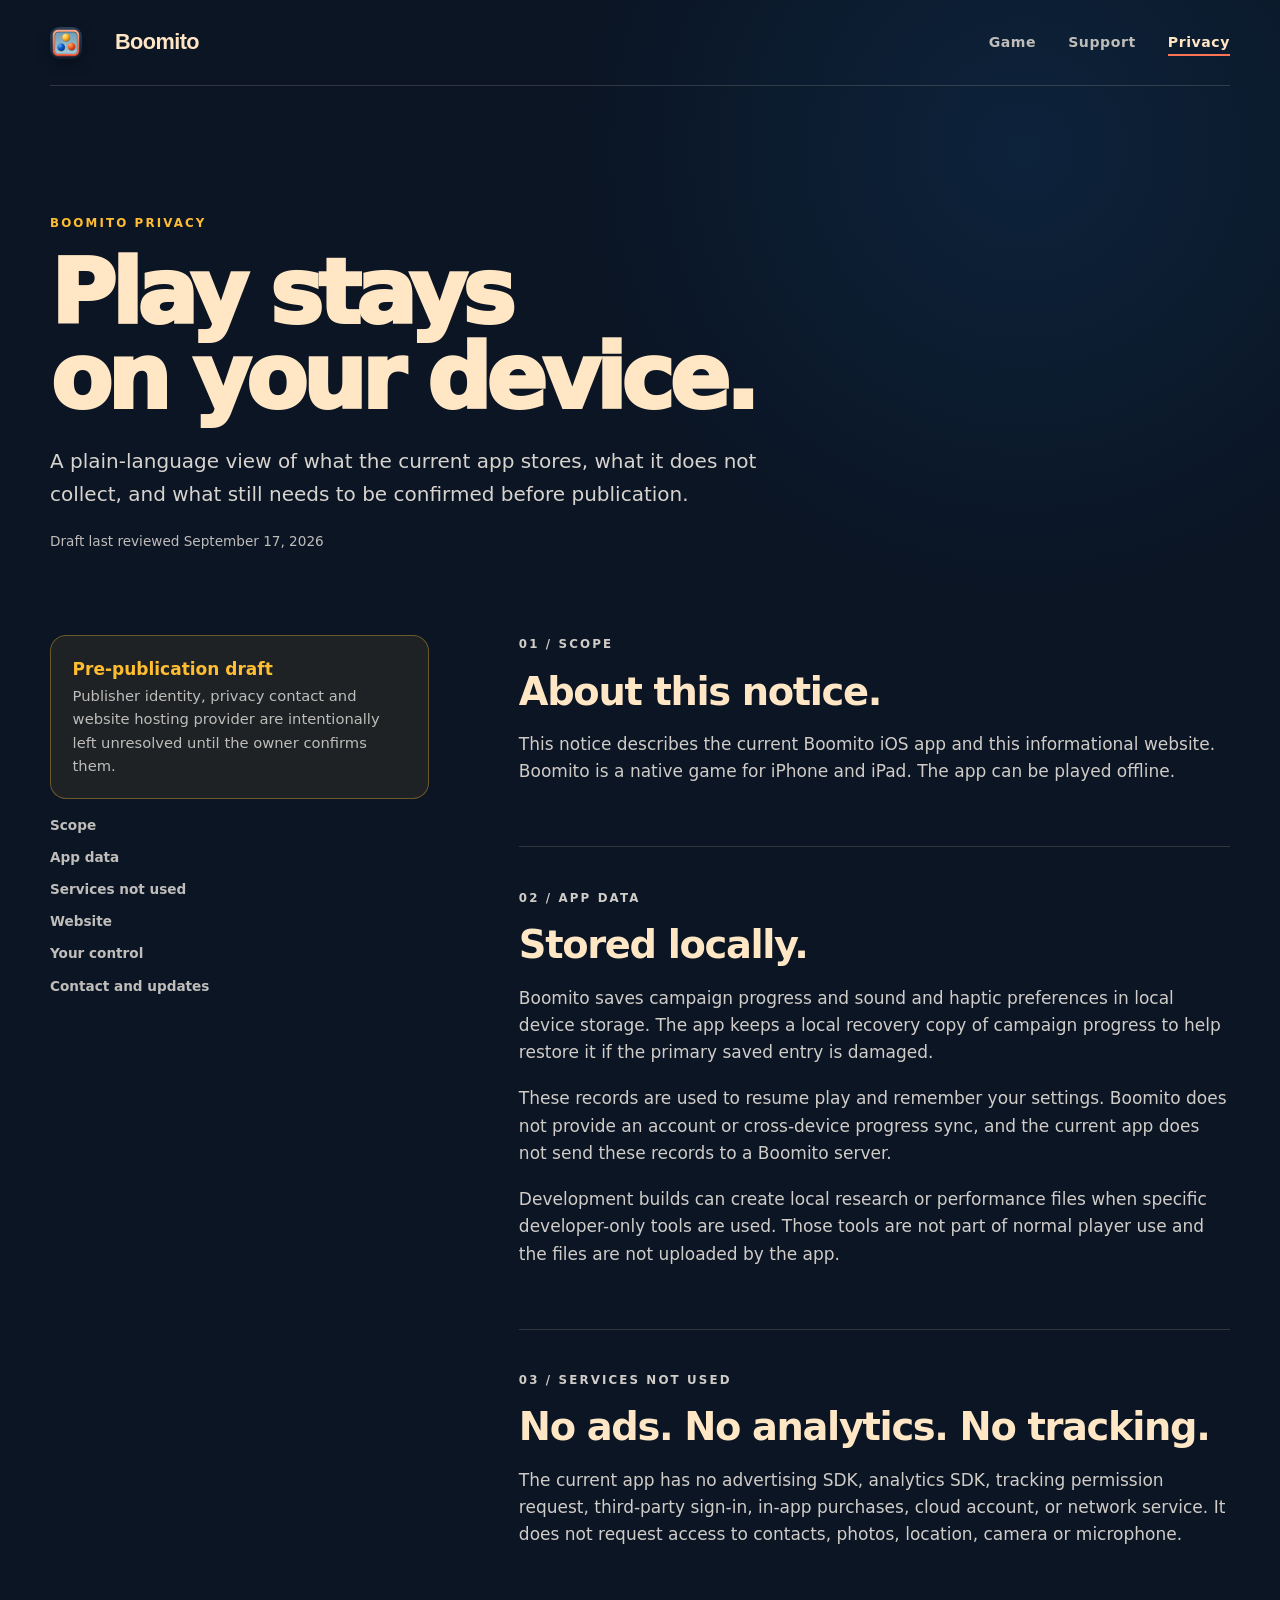
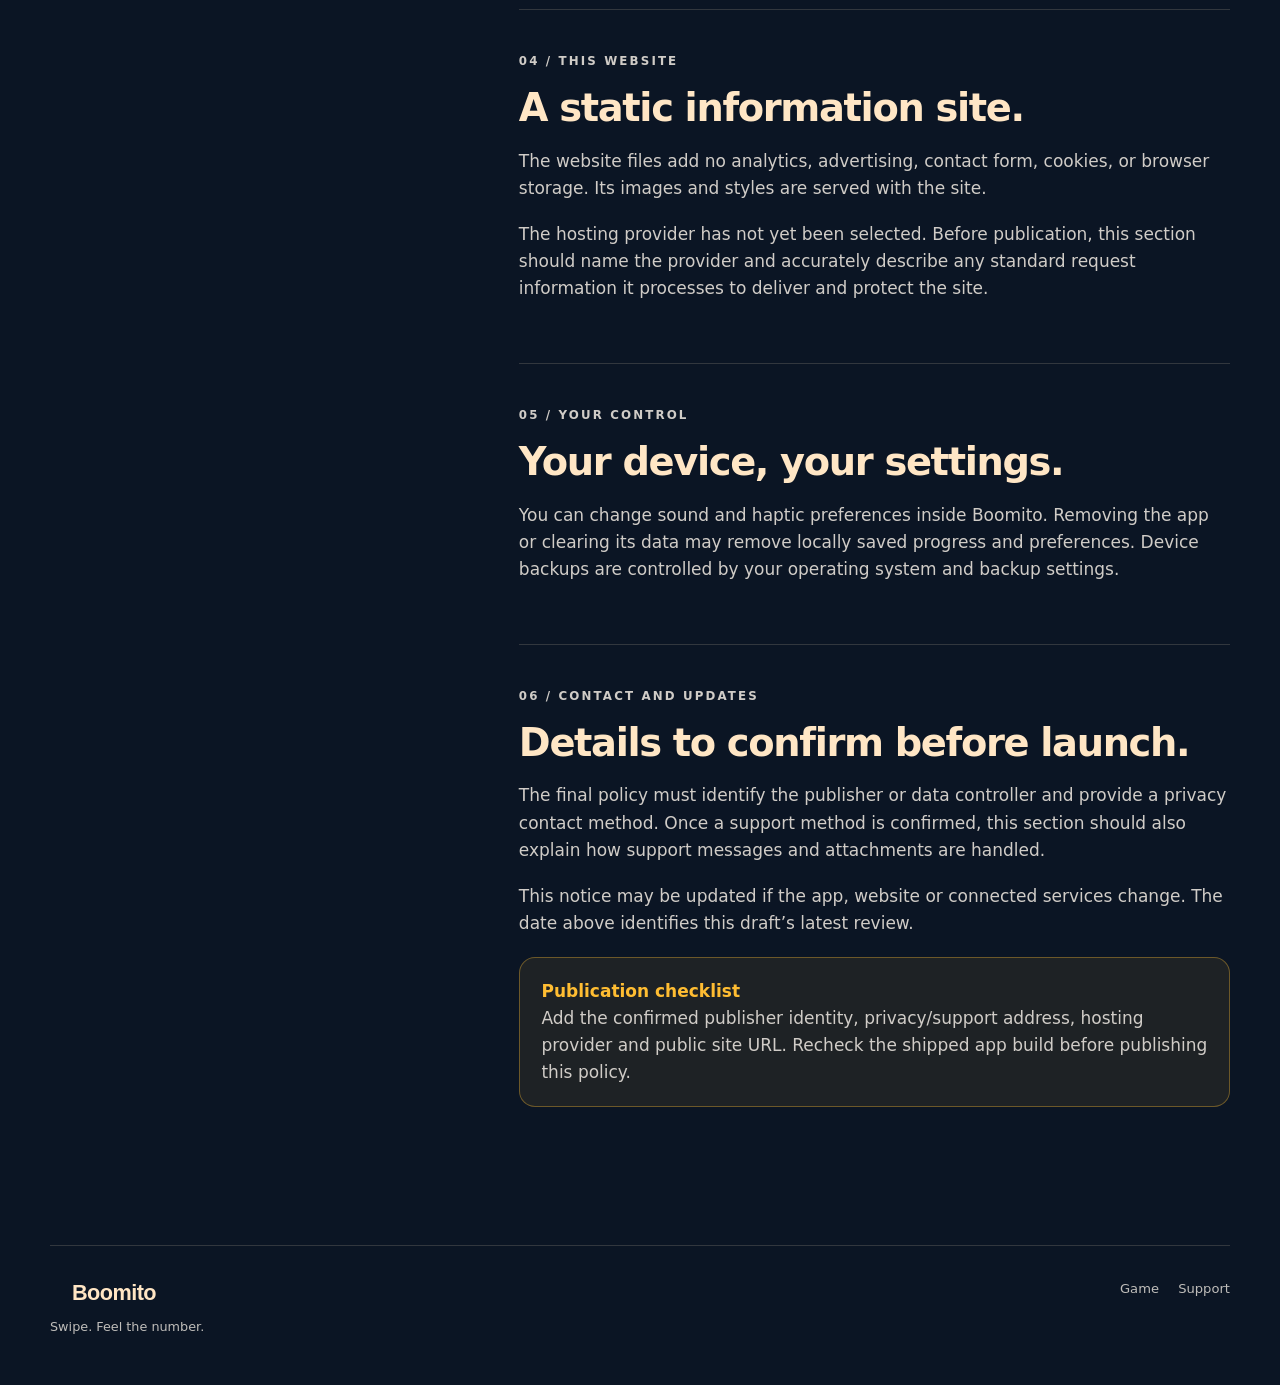
==== privacy.html @ 4d390a31 "first commit" ====
<!doctype html>
<html lang="en">
<head>
  <meta charset="utf-8">
  <meta name="viewport" content="width=device-width, initial-scale=1">
  <meta name="description" content="Boomito privacy information: local progress and preferences, no accounts, analytics, ads or network services in the current app.">
  <meta name="theme-color" content="#0b1524">
  <title>Privacy — Boomito</title>
  <link rel="icon" href="assets/favicon.svg" type="image/svg+xml">
  <link rel="apple-touch-icon" href="assets/boomito-icon.png">
  <link rel="stylesheet" href="assets/site.css">
</head>
<body>
  <a class="skip-link" href="#main">Skip to content</a>
  <header class="site-header">
    <a class="brand" href="index.html" aria-label="Boomito home"><img class="brand-icon" src="assets/boomito-icon.png" alt="" width="1024" height="1024"><img class="brand-logo" src="assets/boomito-wordmark.svg" alt="Boomito" width="920" height="220"></a>
    <nav class="site-nav" aria-label="Main navigation"><a href="index.html">Game</a><a href="support.html">Support</a><a href="privacy.html" aria-current="page">Privacy</a></nav>
  </header>

  <main id="main">
    <section class="page-hero"><p class="eyebrow">Boomito privacy</p><h1>Play stays<br>on your device.</h1><p class="lede">A plain-language view of what the current app stores, what it does not collect, and what still needs to be confirmed before publication.</p><p class="meta">Draft last reviewed September 17, 2026</p></section>
    <div class="content-grid">
      <aside class="side-note"><div class="notice"><strong>Pre-publication draft</strong><p>Publisher identity, privacy contact and website hosting provider are intentionally left unresolved until the owner confirms them.</p></div><nav class="side-nav" aria-label="Privacy contents"><a href="#scope">Scope</a><a href="#app-data">App data</a><a href="#not-used">Services not used</a><a href="#website">Website</a><a href="#control">Your control</a><a href="#contact">Contact and updates</a></nav></aside>
      <div class="stack">
        <section id="scope"><p class="eyebrow">01 / Scope</p><h2>About this notice.</h2><p>This notice describes the current Boomito iOS app and this informational website. Boomito is a native game for iPhone and iPad. The app can be played offline.</p></section>
        <section id="app-data"><p class="eyebrow">02 / App data</p><h2>Stored locally.</h2><p>Boomito saves campaign progress and sound and haptic preferences in local device storage. The app keeps a local recovery copy of campaign progress to help restore it if the primary saved entry is damaged.</p><p>These records are used to resume play and remember your settings. Boomito does not provide an account or cross-device progress sync, and the current app does not send these records to a Boomito server.</p><p>Development builds can create local research or performance files when specific developer-only tools are used. Those tools are not part of normal player use and the files are not uploaded by the app.</p></section>
        <section id="not-used"><p class="eyebrow">03 / Services not used</p><h2>No ads. No analytics. No tracking.</h2><p>The current app has no advertising SDK, analytics SDK, tracking permission request, third-party sign-in, in-app purchases, cloud account, or network service. It does not request access to contacts, photos, location, camera or microphone.</p></section>
        <section id="website"><p class="eyebrow">04 / This website</p><h2>A static information site.</h2><p>The website files add no analytics, advertising, contact form, cookies, or browser storage. Its images and styles are served with the site.</p><p>The hosting provider has not yet been selected. Before publication, this section should name the provider and accurately describe any standard request information it processes to deliver and protect the site.</p></section>
        <section id="control"><p class="eyebrow">05 / Your control</p><h2>Your device, your settings.</h2><p>You can change sound and haptic preferences inside Boomito. Removing the app or clearing its data may remove locally saved progress and preferences. Device backups are controlled by your operating system and backup settings.</p></section>
        <section id="contact"><p class="eyebrow">06 / Contact and updates</p><h2>Details to confirm before launch.</h2><p>The final policy must identify the publisher or data controller and provide a privacy contact method. Once a support method is confirmed, this section should also explain how support messages and attachments are handled.</p><p>This notice may be updated if the app, website or connected services change. The date above identifies this draft’s latest review.</p><div class="notice"><strong>Publication checklist</strong><p>Add the confirmed publisher identity, privacy/support address, hosting provider and public site URL. Recheck the shipped app build before publishing this policy.</p></div></section>
      </div>
    </div>
  </main>
  <footer class="site-footer"><div><a class="brand" href="index.html"><img class="brand-logo" src="assets/boomito-wordmark.svg" alt="Boomito" width="920" height="220"></a><div class="footer-copy">Swipe. Feel the number.</div></div><nav class="footer-links" aria-label="Footer navigation"><a href="index.html">Game</a><a href="support.html">Support</a></nav></footer>
</body>
</html>
---- assets/site.css ----
:root {
  color-scheme: dark;
  --navy: #132033;
  --navy-deep: #0b1524;
  --navy-soft: #1c2d44;
  --coral: #ff7356;
  --coral-deep: #d94a31;
  --blue: #89b7d1;
  --blue-deep: #0d57bd;
  --cream: #ffe6c5;
  --gold: #ffbd32;
  --white: #fff8ee;
  --muted: #bfbdba;
  --line: rgba(255, 230, 197, 0.16);
  --shadow: 0 28px 70px rgba(2, 8, 18, 0.42);
}

* { box-sizing: border-box; }
html { scroll-behavior: smooth; scroll-padding-top: 6rem; }
body {
  margin: 0;
  min-width: 320px;
  background:
    radial-gradient(circle at 80% 5%, rgba(19, 84, 142, 0.22), transparent 28rem),
    var(--navy-deep);
  color: var(--white);
  font-family: ui-rounded, "SF Pro Rounded", "Arial Rounded MT Bold", system-ui, -apple-system, sans-serif;
  font-size: 17px;
  line-height: 1.6;
  text-rendering: optimizeLegibility;
}

img { display: block; max-width: 100%; }
a { color: inherit; text-underline-offset: 0.3em; }
a:hover { color: var(--gold); }
a:focus-visible, summary:focus-visible {
  outline: 3px solid var(--gold);
  outline-offset: 5px;
  border-radius: 8px;
}

.skip-link {
  position: fixed;
  z-index: 100;
  left: 1rem;
  top: -5rem;
  padding: 0.75rem 1rem;
  border-radius: 0.75rem;
  background: var(--cream);
  color: var(--navy);
  font-weight: 800;
}
.skip-link:focus { top: 1rem; }

.site-header, .site-footer, main { width: min(1180px, calc(100% - 3rem)); margin-inline: auto; }
.site-header {
  min-height: 86px;
  display: flex;
  align-items: center;
  justify-content: space-between;
  gap: 2rem;
  border-bottom: 1px solid var(--line);
}
.brand {
  display: inline-flex;
  align-items: center;
  gap: 0.7rem;
  color: var(--cream);
  font-size: 1.25rem;
  font-weight: 950;
  letter-spacing: 0.08em;
  line-height: 1;
  text-decoration: none;
}
.brand-logo { width: 8rem; height: auto; }
.brand-icon { width: 2rem; height: 2rem; border-radius: 0.6rem; box-shadow: 0 5px 14px rgba(0,0,0,.28); }
.brand-mark { display: inline-flex; gap: 0.22rem; }
.brand-mark i { width: 0.46rem; height: 0.46rem; border-radius: 50%; background: var(--blue-deep); box-shadow: inset 0 1px 1px rgba(255,255,255,.35); }
.brand-mark i:nth-child(2) { background: var(--coral); }
.brand-mark i:nth-child(3) { background: var(--gold); }
.site-nav { display: flex; align-items: center; gap: clamp(1rem, 3vw, 2rem); }
.site-nav a {
  color: var(--muted);
  font-size: 0.88rem;
  font-weight: 750;
  letter-spacing: 0.04em;
  text-decoration: none;
}
.site-nav a:hover, .site-nav a[aria-current="page"] { color: var(--cream); }
.site-nav a[aria-current="page"] { box-shadow: 0 2px 0 var(--coral); }

.eyebrow {
  margin: 0 0 1.15rem;
  color: var(--gold);
  font-size: 0.74rem;
  font-weight: 900;
  letter-spacing: 0.18em;
  text-transform: uppercase;
}
h1, h2, h3, p { margin-top: 0; }
h1, h2, h3 { color: var(--cream); text-wrap: balance; }
h1 { margin-bottom: 1.6rem; font-size: clamp(3.3rem, 7.7vw, 6.8rem); line-height: 0.94; letter-spacing: -0.055em; font-weight: 950; }
h2 { margin-bottom: 1.25rem; font-size: clamp(2rem, 4vw, 3.4rem); line-height: 1; letter-spacing: -0.035em; }
h3 { margin-bottom: 0.65rem; font-size: 1.2rem; line-height: 1.2; }
p { margin-bottom: 1.2rem; }
.lede { max-width: 37rem; color: #d7d3ce; font-size: clamp(1.06rem, 2vw, 1.25rem); line-height: 1.65; }
.button-row { display: flex; flex-wrap: wrap; gap: 0.85rem; margin-top: 2rem; }
.button {
  display: inline-flex;
  min-height: 50px;
  align-items: center;
  justify-content: center;
  gap: 1.2rem;
  padding: 0.8rem 1.25rem;
  border: 1px solid transparent;
  border-radius: 1rem;
  background: var(--coral);
  color: var(--navy-deep);
  font-weight: 900;
  text-decoration: none;
  box-shadow: inset 0 2px 0 rgba(255,255,255,.3), inset 0 -3px 0 rgba(118,28,19,.3), 0 10px 24px rgba(0,0,0,.22);
}
.button:hover { background: #ff896f; color: var(--navy-deep); transform: translateY(-1px); }
.button.secondary { border-color: var(--line); background: transparent; color: var(--cream); box-shadow: none; }
.button.secondary:hover { border-color: var(--cream); }

.hero {
  display: grid;
  grid-template-columns: minmax(0, 1.05fr) minmax(340px, 0.82fr);
  align-items: center;
  gap: clamp(2rem, 7vw, 7rem);
  min-height: 690px;
  padding: 4.8rem 0 5.6rem;
}
.hero-copy { position: relative; z-index: 1; }
.hero-visual { position: relative; min-height: 580px; display: grid; place-items: center; }
.hero-visual::before {
  content: "";
  position: absolute;
  width: 105%;
  aspect-ratio: 1;
  border-radius: 50%;
  background: radial-gradient(circle, rgba(136, 183, 210, 0.24), rgba(136, 183, 210, 0) 68%);
}
.device {
  position: relative;
  z-index: 1;
  width: min(345px, 82vw);
  padding: 11px;
  border: 1px solid rgba(255, 230, 197, .2);
  border-radius: 3.2rem;
  background: #07101d;
  box-shadow: var(--shadow), 0 0 0 8px rgba(255,255,255,.025);
  transform: rotate(2.5deg);
}
.device::after { content: ""; position: absolute; width: 35%; height: 22px; top: 15px; left: 32.5%; border-radius: 20px; background: #07101d; }
.device-window { aspect-ratio: 0.58; overflow: hidden; border-radius: 2.55rem; background: var(--navy); }
.device-window img { width: 100%; height: 100%; object-fit: cover; object-position: center top; }
.floating-label {
  position: absolute;
  z-index: 2;
  left: -1.25rem;
  bottom: 5.5rem;
  padding: 0.85rem 1rem;
  border: 1px solid rgba(255,255,255,.45);
  border-radius: 1.15rem;
  background: linear-gradient(145deg, var(--cream), #dcae86);
  color: var(--navy-deep);
  font-size: 0.78rem;
  font-weight: 950;
  letter-spacing: 0.08em;
  box-shadow: 0 12px 30px rgba(0,0,0,.28);
  transform: rotate(-5deg);
}
.floating-label strong { display: block; font-size: 1.8rem; letter-spacing: -0.04em; line-height: 1; }

.section { padding: clamp(4rem, 8vw, 7rem) 0; border-top: 1px solid var(--line); }
.section-heading { max-width: 45rem; margin-bottom: 3.5rem; }
.section-heading p:last-child { color: var(--muted); }
.steps { display: grid; grid-template-columns: repeat(3, 1fr); gap: 1rem; }
.step-card {
  min-height: 275px;
  padding: 1.6rem;
  border: 1px solid var(--line);
  border-radius: 1.6rem;
  background: linear-gradient(155deg, rgba(31, 49, 73, .92), rgba(17, 31, 49, .92));
}
.step-card:nth-child(2) { transform: translateY(1.5rem); }
.step-number { display: inline-grid; place-items: center; width: 3rem; height: 3rem; margin-bottom: 4rem; border-radius: 1rem; background: var(--cream); color: var(--navy-deep); font-weight: 950; box-shadow: inset 0 -3px 0 #cc9d78; }
.step-card:nth-child(2) .step-number { background: var(--coral); }
.step-card:nth-child(3) .step-number { background: var(--gold); }
.step-card p { margin-bottom: 0; color: var(--muted); font-size: 0.96rem; }

.showcase { display: grid; grid-template-columns: 1.1fr 0.9fr; gap: 1rem; }
.capture { position: relative; min-height: 500px; overflow: hidden; border-radius: 2rem; background: var(--navy-soft); box-shadow: var(--shadow); }
.capture img { width: 100%; height: 100%; position: absolute; inset: 0; object-fit: cover; object-position: center 58%; }
.capture.circle img { object-position: center 58%; }
.capture-copy { position: absolute; z-index: 1; inset: auto 1.25rem 1.25rem; padding: 1.1rem 1.2rem; border-radius: 1rem; background: rgba(7, 16, 29, .82); backdrop-filter: blur(14px); }
.capture-copy p { margin: 0; color: #d7d3ce; font-size: 0.9rem; }
.capture-copy h3 { margin-bottom: 0.25rem; }

.fact-grid { display: grid; grid-template-columns: 1fr 1fr; gap: 1rem; }
.fact { padding: 1.4rem 1.5rem; border-radius: 1.4rem; background: var(--cream); color: var(--navy-deep); }
.fact strong { display: block; margin-bottom: 0.35rem; font-size: clamp(1.9rem, 4vw, 3rem); line-height: 1; letter-spacing: -0.04em; }
.fact span { font-size: 0.92rem; font-weight: 700; }
.fact:nth-child(2) { background: var(--blue); }
.fact:nth-child(3) { background: var(--coral); }
.fact:nth-child(4) { background: var(--gold); }

.page-hero { max-width: 820px; padding: clamp(4.5rem, 10vw, 8rem) 0 4rem; }
.page-hero h1 { font-size: clamp(3.3rem, 7vw, 6rem); }
.page-hero .lede { max-width: 47rem; }
.content-grid { display: grid; grid-template-columns: 0.72fr 1.35fr; gap: clamp(2.5rem, 7vw, 6rem); padding-bottom: 6rem; }
.side-note { align-self: start; position: sticky; top: 2rem; }
.side-note p { color: var(--muted); font-size: 0.92rem; }
.side-nav { display: flex; flex-direction: column; gap: 0.65rem; padding-top: 1rem; }
.side-nav a { color: var(--muted); font-size: 0.85rem; font-weight: 750; text-decoration: none; }
.side-nav a:hover { color: var(--cream); }
.stack > section, .faq-list details { border-top: 1px solid var(--line); }
.stack > section { padding: 2.6rem 0; scroll-margin-top: 4rem; }
.stack > section:first-child { padding-top: 0; border-top: 0; }
.stack h2 { font-size: clamp(1.75rem, 3vw, 2.5rem); }
.stack p, .stack li { color: #d0ccc7; }
.stack ul, .stack ol { padding-left: 1.25rem; }
.stack li + li { margin-top: 0.6rem; }
.faq-list details { padding: 1.4rem 0; }
.faq-list summary { cursor: pointer; list-style: none; display: flex; justify-content: space-between; gap: 1.5rem; color: var(--cream); font-weight: 850; }
.faq-list summary::-webkit-details-marker { display: none; }
.faq-list summary::after { content: "+"; color: var(--gold); font-size: 1.35rem; line-height: 1; }
.faq-list details[open] summary::after { content: "–"; }
.faq-list details p { max-width: 42rem; margin: 0.9rem 2rem 0 0; color: var(--muted); }
.notice {
  padding: 1.25rem 1.35rem;
  border: 1px solid rgba(255, 189, 50, .35);
  border-radius: 1rem;
  background: rgba(255, 189, 50, .08);
}
.notice strong { color: var(--gold); }
.notice p:last-child { margin-bottom: 0; }
.meta { color: var(--muted); font-size: 0.85rem; }

.site-footer { display: flex; justify-content: space-between; gap: 2rem; padding: 2rem 0 3rem; border-top: 1px solid var(--line); }
.footer-copy { color: var(--muted); font-size: 0.8rem; }
.footer-links { display: flex; flex-wrap: wrap; gap: 1.2rem; align-items: start; }
.footer-links a { color: var(--muted); font-size: 0.82rem; text-decoration: none; }

@media (max-width: 860px) {
  .hero { grid-template-columns: 1fr; min-height: 0; padding-top: 4rem; }
  .hero-copy { max-width: 700px; }
  .hero-visual { min-height: 540px; }
  .steps { grid-template-columns: 1fr 1fr; }
  .step-card:nth-child(2) { transform: none; }
  .step-card:nth-child(3) { grid-column: 1 / -1; min-height: 220px; }
  .step-card:nth-child(3) .step-number { margin-bottom: 2.5rem; }
  .showcase { grid-template-columns: 1fr 1fr; }
  .capture { min-height: 430px; }
  .content-grid { grid-template-columns: 1fr; }
  .side-note { position: static; }
  .side-nav { display: grid; grid-template-columns: 1fr 1fr; }
}

@media (max-width: 600px) {
  body { font-size: 16px; }
  .site-header, .site-footer, main { width: min(100% - 2rem, 1180px); }
  .site-header { align-items: flex-start; min-height: 0; padding: 1.25rem 0; }
  .brand { padding-top: 0.2rem; font-size: 1.05rem; }
  .brand-logo { width: 6.8rem; }
  .brand-icon { width: 1.75rem; height: 1.75rem; }
  .site-nav { justify-content: flex-end; gap: 0.8rem 1rem; flex-wrap: wrap; }
  .site-nav a { font-size: 0.76rem; }
  h1 { font-size: clamp(3.2rem, 18vw, 5rem); }
  .hero { gap: 2rem; padding: 3.7rem 0 4.5rem; }
  .hero-visual { min-height: 500px; }
  .floating-label { left: 0; }
  .steps, .showcase, .fact-grid { grid-template-columns: 1fr; }
  .step-card, .step-card:nth-child(3) { grid-column: auto; min-height: 225px; }
  .step-number, .step-card:nth-child(3) .step-number { margin-bottom: 2.5rem; }
  .showcase .capture { min-height: 470px; }
  .page-hero { padding-top: 4rem; }
  .side-nav { grid-template-columns: 1fr; }
  .site-footer { flex-direction: column; }
}

@media (prefers-reduced-motion: reduce) {
  html { scroll-behavior: auto; }
  *, *::before, *::after { transition-duration: 0.01ms !important; animation-duration: 0.01ms !important; }
}

@media print {
  :root { color-scheme: light; }
  body { background: #fff; color: #111; }
  .site-header, .site-footer, .side-nav, .skip-link { display: none; }
  main { width: 100%; }
  h1, h2, h3, .eyebrow, .stack p, .stack li, .meta { color: #111; }
  .content-grid { display: block; }
  .side-note { margin-bottom: 2rem; }
  .stack > section { break-inside: avoid; border-color: #bbb; }
  .notice { background: #f5f5f5; border-color: #bbb; }
}
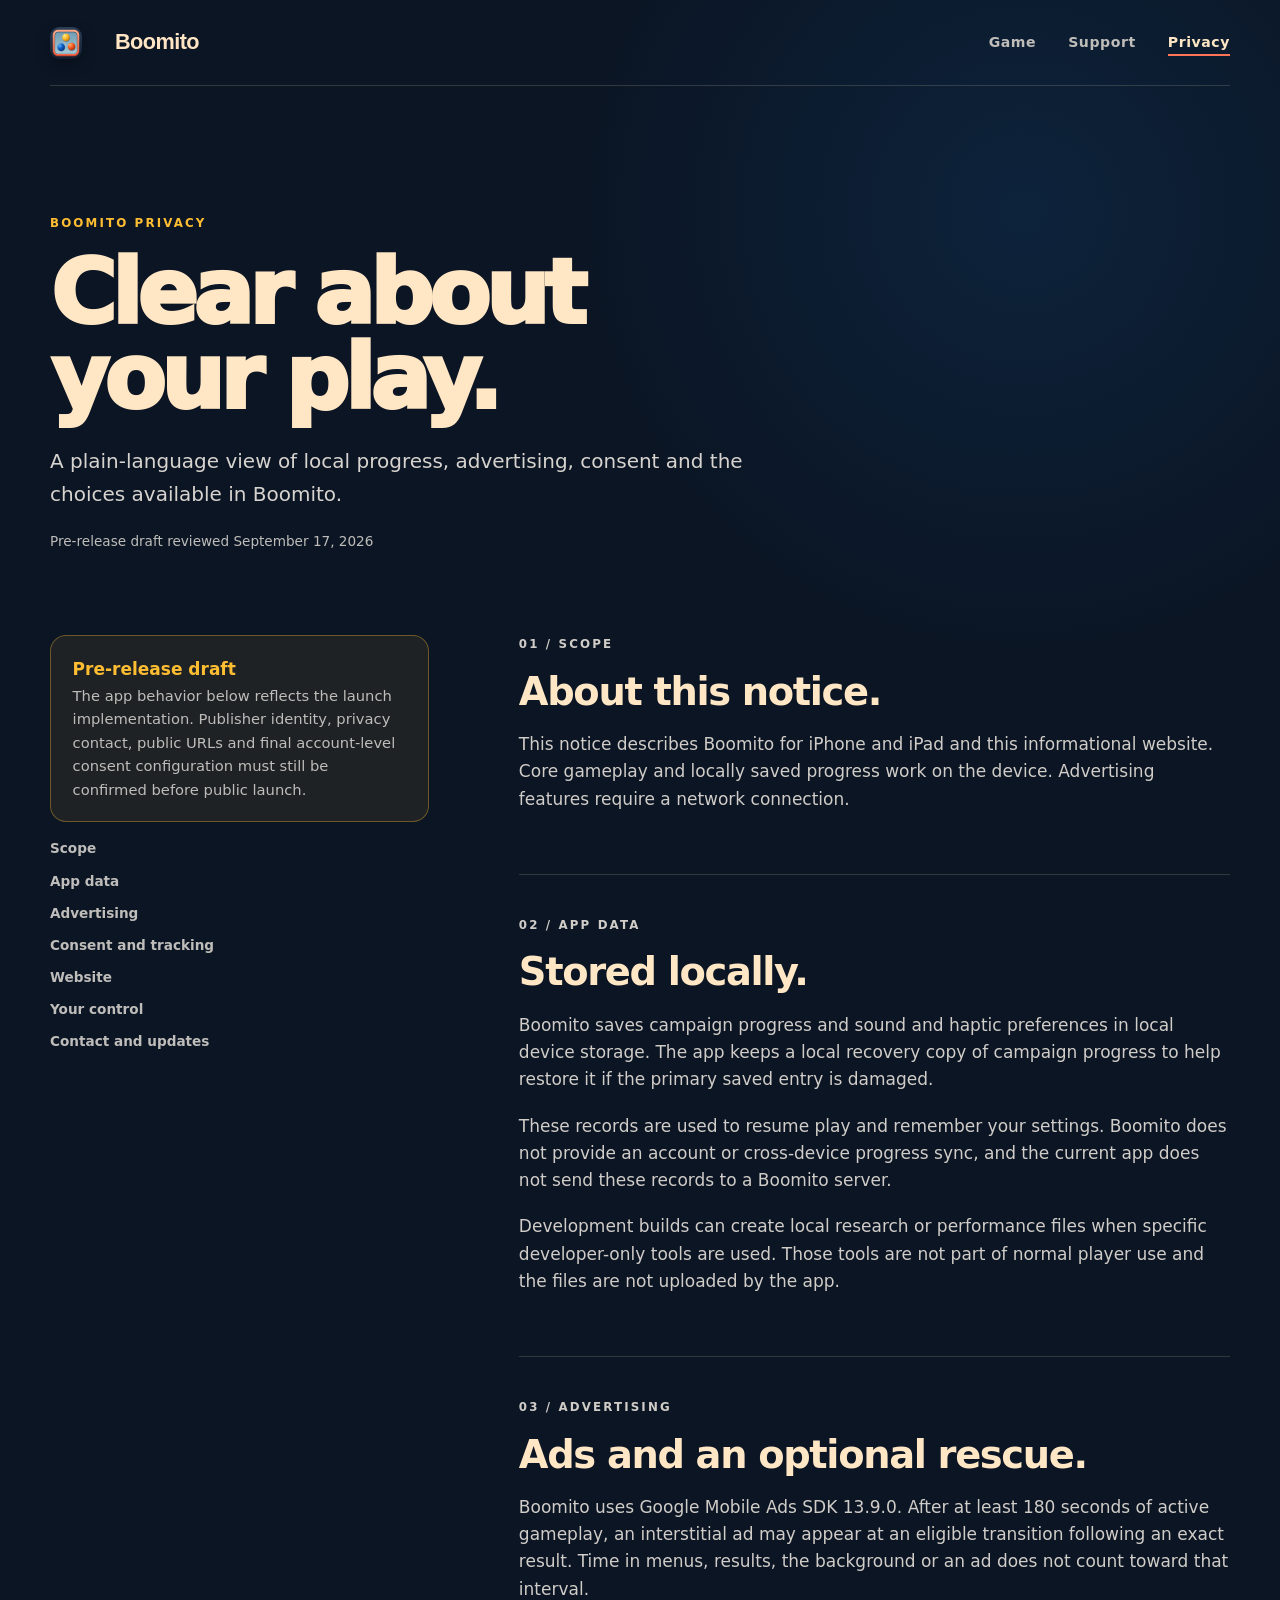
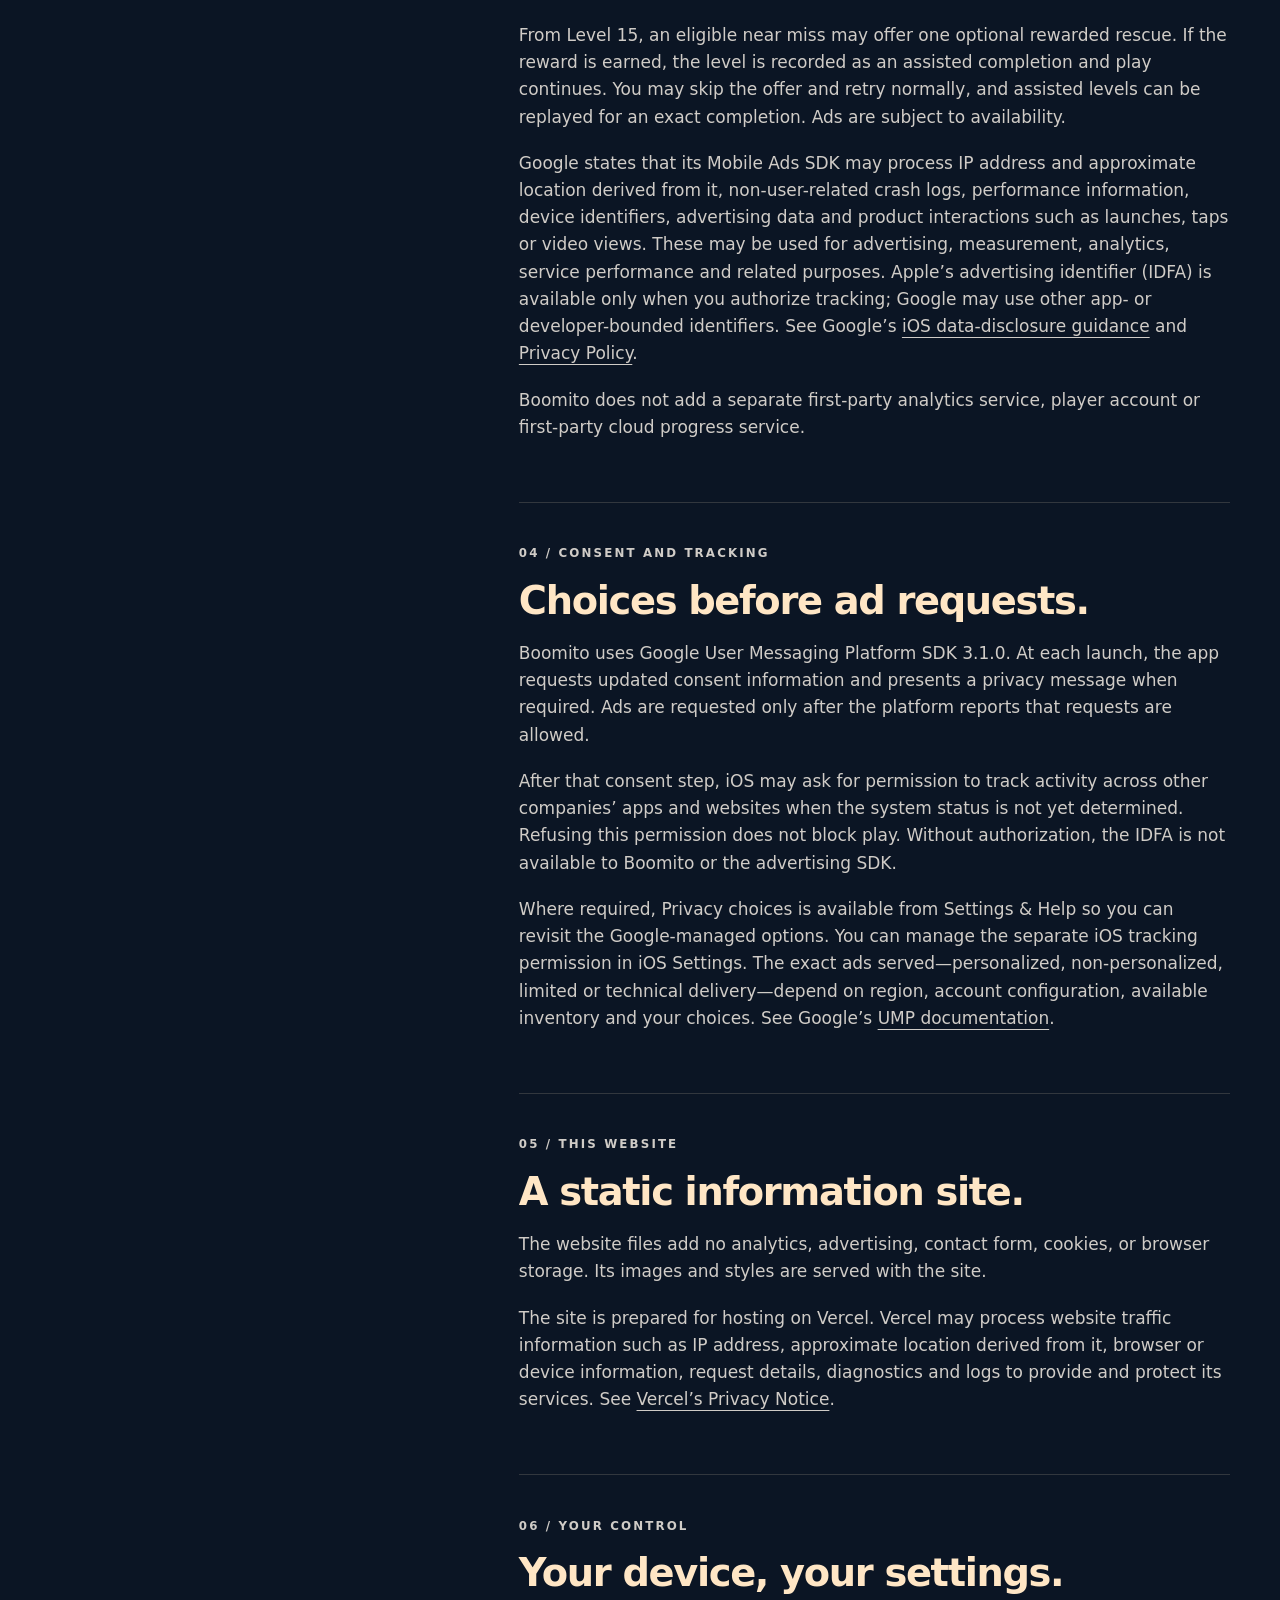
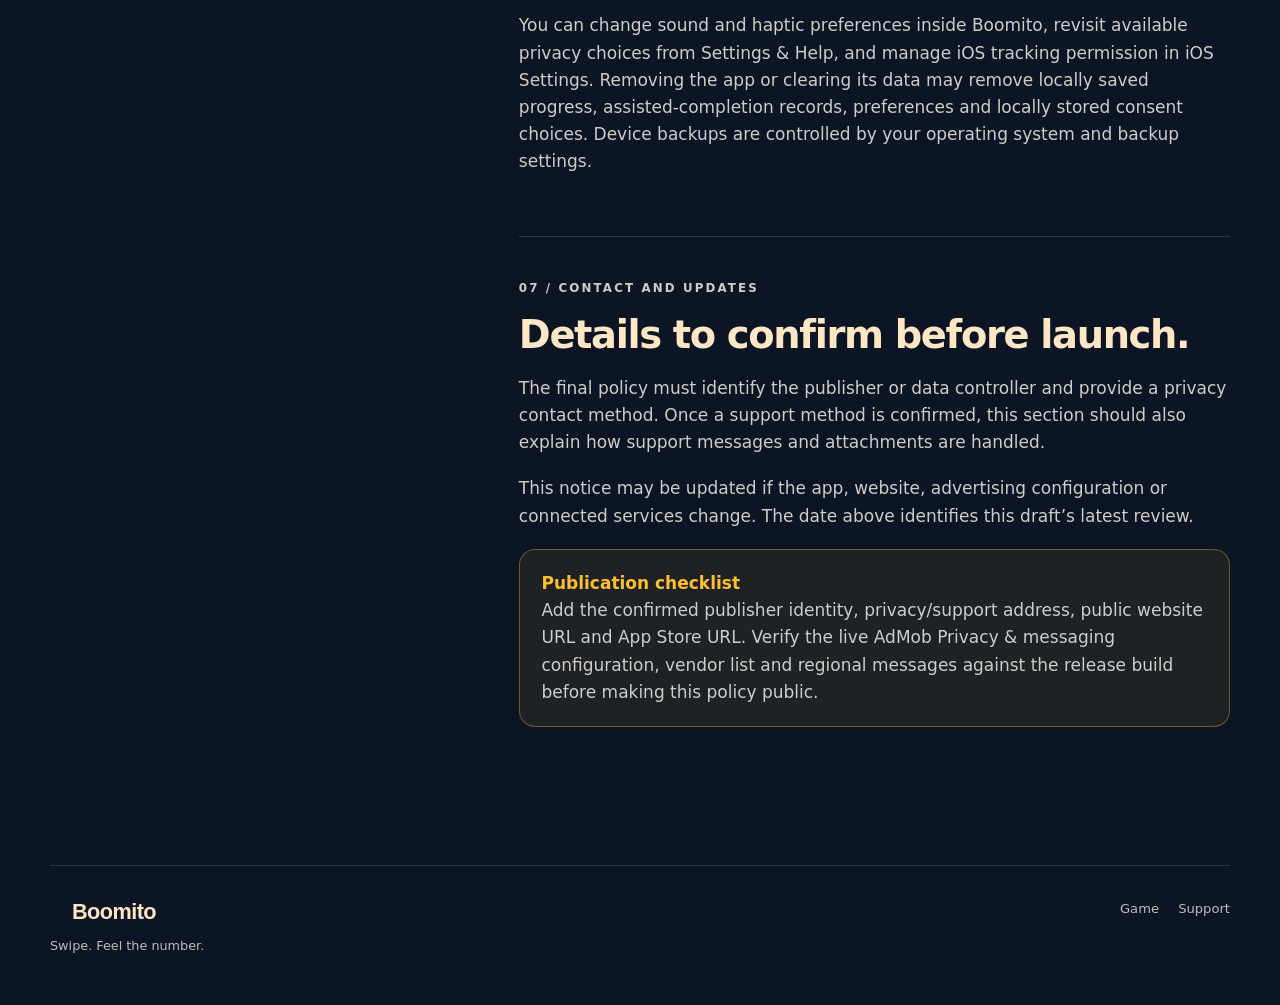
==== commit b4aae605: "vercel" ====
--- a/privacy.html
+++ b/privacy.html
@@ -3,7 +3,7 @@
 <head>
   <meta charset="utf-8">
   <meta name="viewport" content="width=device-width, initial-scale=1">
-  <meta name="description" content="Boomito privacy information: local progress and preferences, no accounts, analytics, ads or network services in the current app.">
+  <meta name="description" content="Boomito privacy information: local progress and preferences, advertising integration, website hosting and pending release disclosures.">
   <meta name="theme-color" content="#0b1524">
   <title>Privacy — Boomito</title>
   <link rel="icon" href="assets/favicon.svg" type="image/svg+xml">
@@ -18,16 +18,17 @@
   </header>
 
   <main id="main">
-    <section class="page-hero"><p class="eyebrow">Boomito privacy</p><h1>Play stays<br>on your device.</h1><p class="lede">A plain-language view of what the current app stores, what it does not collect, and what still needs to be confirmed before publication.</p><p class="meta">Draft last reviewed September 17, 2026</p></section>
+    <section class="page-hero"><p class="eyebrow">Boomito privacy</p><h1>Clear about<br>your play.</h1><p class="lede">A plain-language view of local progress, advertising, consent and the choices available in Boomito.</p><p class="meta">Pre-release draft reviewed September 17, 2026</p></section>
     <div class="content-grid">
-      <aside class="side-note"><div class="notice"><strong>Pre-publication draft</strong><p>Publisher identity, privacy contact and website hosting provider are intentionally left unresolved until the owner confirms them.</p></div><nav class="side-nav" aria-label="Privacy contents"><a href="#scope">Scope</a><a href="#app-data">App data</a><a href="#not-used">Services not used</a><a href="#website">Website</a><a href="#control">Your control</a><a href="#contact">Contact and updates</a></nav></aside>
+      <aside class="side-note"><div class="notice"><strong>Pre-release draft</strong><p>The app behavior below reflects the launch implementation. Publisher identity, privacy contact, public URLs and final account-level consent configuration must still be confirmed before public launch.</p></div><nav class="side-nav" aria-label="Privacy contents"><a href="#scope">Scope</a><a href="#app-data">App data</a><a href="#advertising">Advertising</a><a href="#consent">Consent and tracking</a><a href="#website">Website</a><a href="#control">Your control</a><a href="#contact">Contact and updates</a></nav></aside>
       <div class="stack">
-        <section id="scope"><p class="eyebrow">01 / Scope</p><h2>About this notice.</h2><p>This notice describes the current Boomito iOS app and this informational website. Boomito is a native game for iPhone and iPad. The app can be played offline.</p></section>
+        <section id="scope"><p class="eyebrow">01 / Scope</p><h2>About this notice.</h2><p>This notice describes Boomito for iPhone and iPad and this informational website. Core gameplay and locally saved progress work on the device. Advertising features require a network connection.</p></section>
         <section id="app-data"><p class="eyebrow">02 / App data</p><h2>Stored locally.</h2><p>Boomito saves campaign progress and sound and haptic preferences in local device storage. The app keeps a local recovery copy of campaign progress to help restore it if the primary saved entry is damaged.</p><p>These records are used to resume play and remember your settings. Boomito does not provide an account or cross-device progress sync, and the current app does not send these records to a Boomito server.</p><p>Development builds can create local research or performance files when specific developer-only tools are used. Those tools are not part of normal player use and the files are not uploaded by the app.</p></section>
-        <section id="not-used"><p class="eyebrow">03 / Services not used</p><h2>No ads. No analytics. No tracking.</h2><p>The current app has no advertising SDK, analytics SDK, tracking permission request, third-party sign-in, in-app purchases, cloud account, or network service. It does not request access to contacts, photos, location, camera or microphone.</p></section>
-        <section id="website"><p class="eyebrow">04 / This website</p><h2>A static information site.</h2><p>The website files add no analytics, advertising, contact form, cookies, or browser storage. Its images and styles are served with the site.</p><p>The hosting provider has not yet been selected. Before publication, this section should name the provider and accurately describe any standard request information it processes to deliver and protect the site.</p></section>
-        <section id="control"><p class="eyebrow">05 / Your control</p><h2>Your device, your settings.</h2><p>You can change sound and haptic preferences inside Boomito. Removing the app or clearing its data may remove locally saved progress and preferences. Device backups are controlled by your operating system and backup settings.</p></section>
-        <section id="contact"><p class="eyebrow">06 / Contact and updates</p><h2>Details to confirm before launch.</h2><p>The final policy must identify the publisher or data controller and provide a privacy contact method. Once a support method is confirmed, this section should also explain how support messages and attachments are handled.</p><p>This notice may be updated if the app, website or connected services change. The date above identifies this draft’s latest review.</p><div class="notice"><strong>Publication checklist</strong><p>Add the confirmed publisher identity, privacy/support address, hosting provider and public site URL. Recheck the shipped app build before publishing this policy.</p></div></section>
+        <section id="advertising"><p class="eyebrow">03 / Advertising</p><h2>Ads and an optional rescue.</h2><p>Boomito uses Google Mobile Ads SDK 13.9.0. After at least 180 seconds of active gameplay, an interstitial ad may appear at an eligible transition following an exact result. Time in menus, results, the background or an ad does not count toward that interval.</p><p>From Level 15, an eligible near miss may offer one optional rewarded rescue. If the reward is earned, the level is recorded as an assisted completion and play continues. You may skip the offer and retry normally, and assisted levels can be replayed for an exact completion. Ads are subject to availability.</p><p>Google states that its Mobile Ads SDK may process IP address and approximate location derived from it, non-user-related crash logs, performance information, device identifiers, advertising data and product interactions such as launches, taps or video views. These may be used for advertising, measurement, analytics, service performance and related purposes. Apple’s advertising identifier (IDFA) is available only when you authorize tracking; Google may use other app- or developer-bounded identifiers. See Google’s <a href="https://developers.google.com/admob/ios/privacy/data-disclosure">iOS data-disclosure guidance</a> and <a href="https://policies.google.com/privacy">Privacy Policy</a>.</p><p>Boomito does not add a separate first-party analytics service, player account or first-party cloud progress service.</p></section>
+        <section id="consent"><p class="eyebrow">04 / Consent and tracking</p><h2>Choices before ad requests.</h2><p>Boomito uses Google User Messaging Platform SDK 3.1.0. At each launch, the app requests updated consent information and presents a privacy message when required. Ads are requested only after the platform reports that requests are allowed.</p><p>After that consent step, iOS may ask for permission to track activity across other companies’ apps and websites when the system status is not yet determined. Refusing this permission does not block play. Without authorization, the IDFA is not available to Boomito or the advertising SDK.</p><p>Where required, Privacy choices is available from Settings &amp; Help so you can revisit the Google-managed options. You can manage the separate iOS tracking permission in iOS Settings. The exact ads served—personalized, non-personalized, limited or technical delivery—depend on region, account configuration, available inventory and your choices. See Google’s <a href="https://developers.google.com/admob/ios/privacy">UMP documentation</a>.</p></section>
+        <section id="website"><p class="eyebrow">05 / This website</p><h2>A static information site.</h2><p>The website files add no analytics, advertising, contact form, cookies, or browser storage. Its images and styles are served with the site.</p><p>The site is prepared for hosting on Vercel. Vercel may process website traffic information such as IP address, approximate location derived from it, browser or device information, request details, diagnostics and logs to provide and protect its services. See <a href="https://vercel.com/legal/privacy-notice">Vercel’s Privacy Notice</a>.</p></section>
+        <section id="control"><p class="eyebrow">06 / Your control</p><h2>Your device, your settings.</h2><p>You can change sound and haptic preferences inside Boomito, revisit available privacy choices from Settings &amp; Help, and manage iOS tracking permission in iOS Settings. Removing the app or clearing its data may remove locally saved progress, assisted-completion records, preferences and locally stored consent choices. Device backups are controlled by your operating system and backup settings.</p></section>
+        <section id="contact"><p class="eyebrow">07 / Contact and updates</p><h2>Details to confirm before launch.</h2><p>The final policy must identify the publisher or data controller and provide a privacy contact method. Once a support method is confirmed, this section should also explain how support messages and attachments are handled.</p><p>This notice may be updated if the app, website, advertising configuration or connected services change. The date above identifies this draft’s latest review.</p><div class="notice"><strong>Publication checklist</strong><p>Add the confirmed publisher identity, privacy/support address, public website URL and App Store URL. Verify the live AdMob Privacy &amp; messaging configuration, vendor list and regional messages against the release build before making this policy public.</p></div></section>
       </div>
     </div>
   </main>
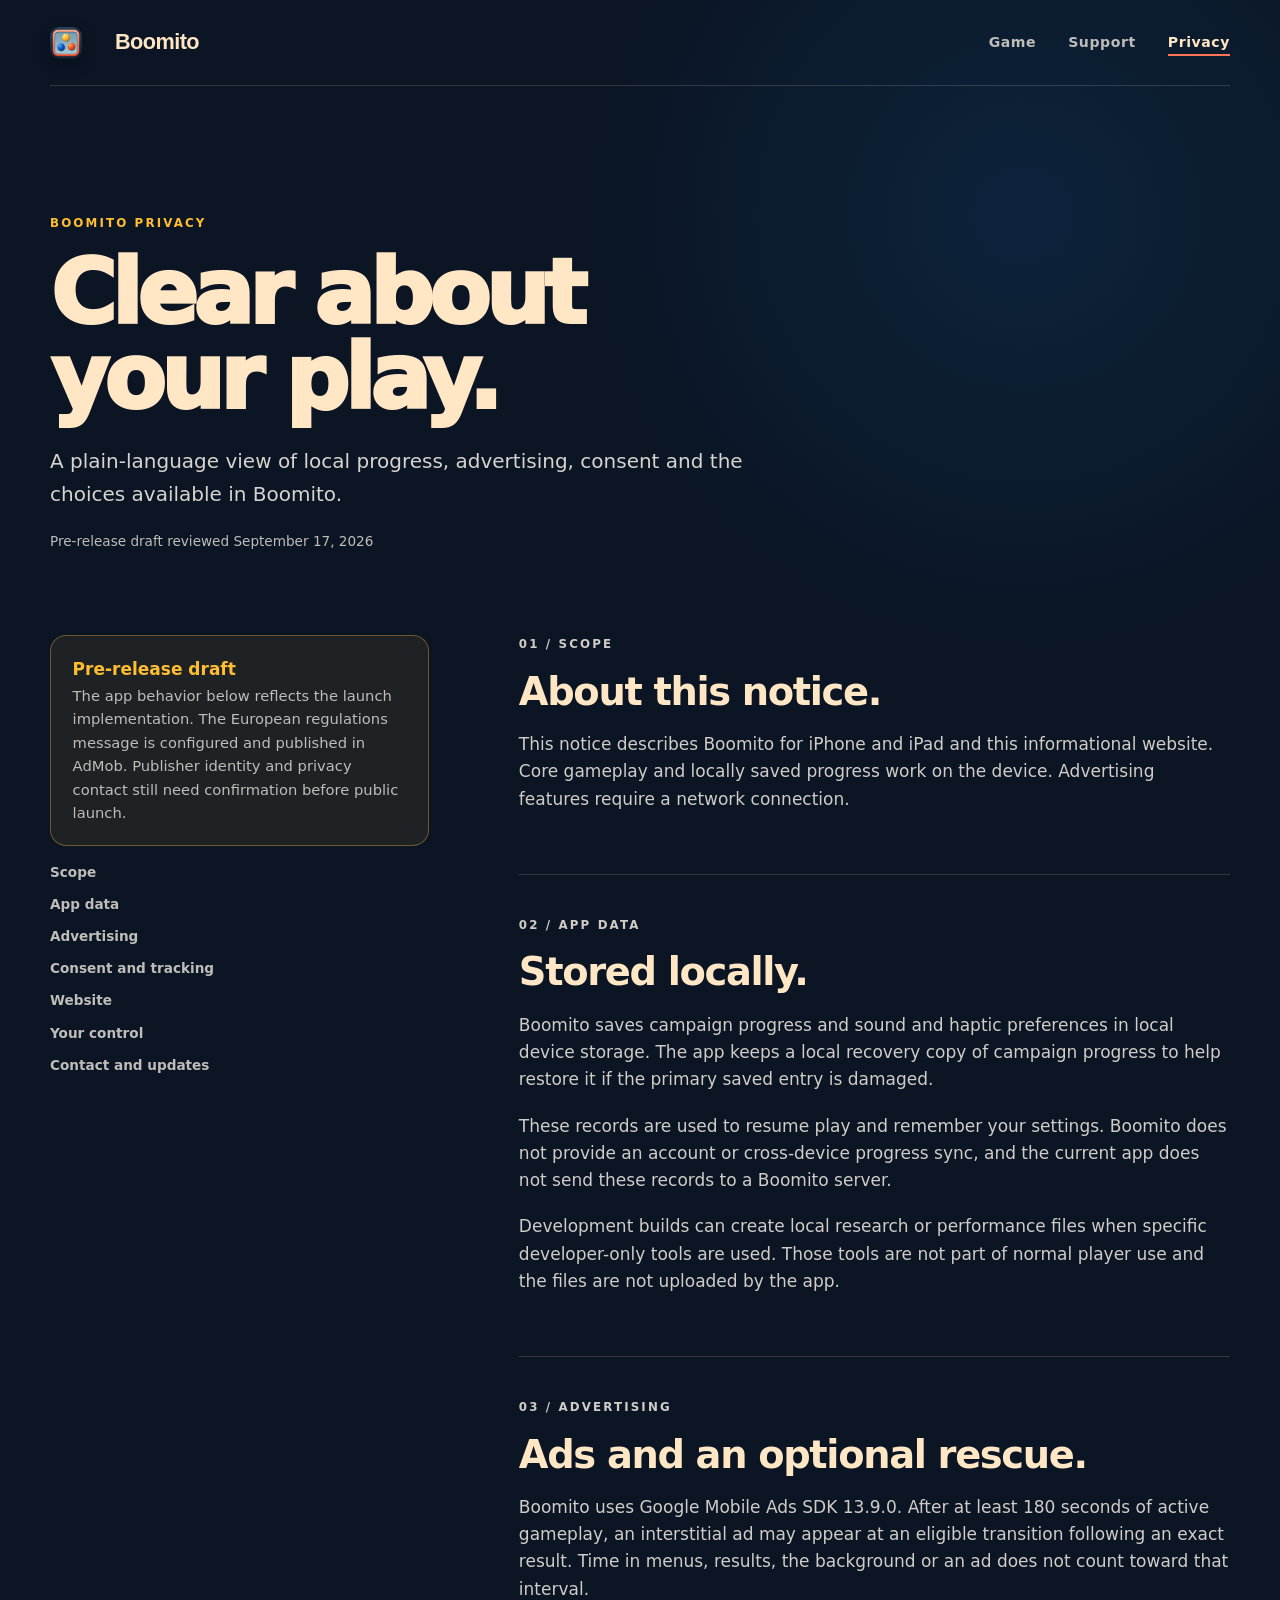
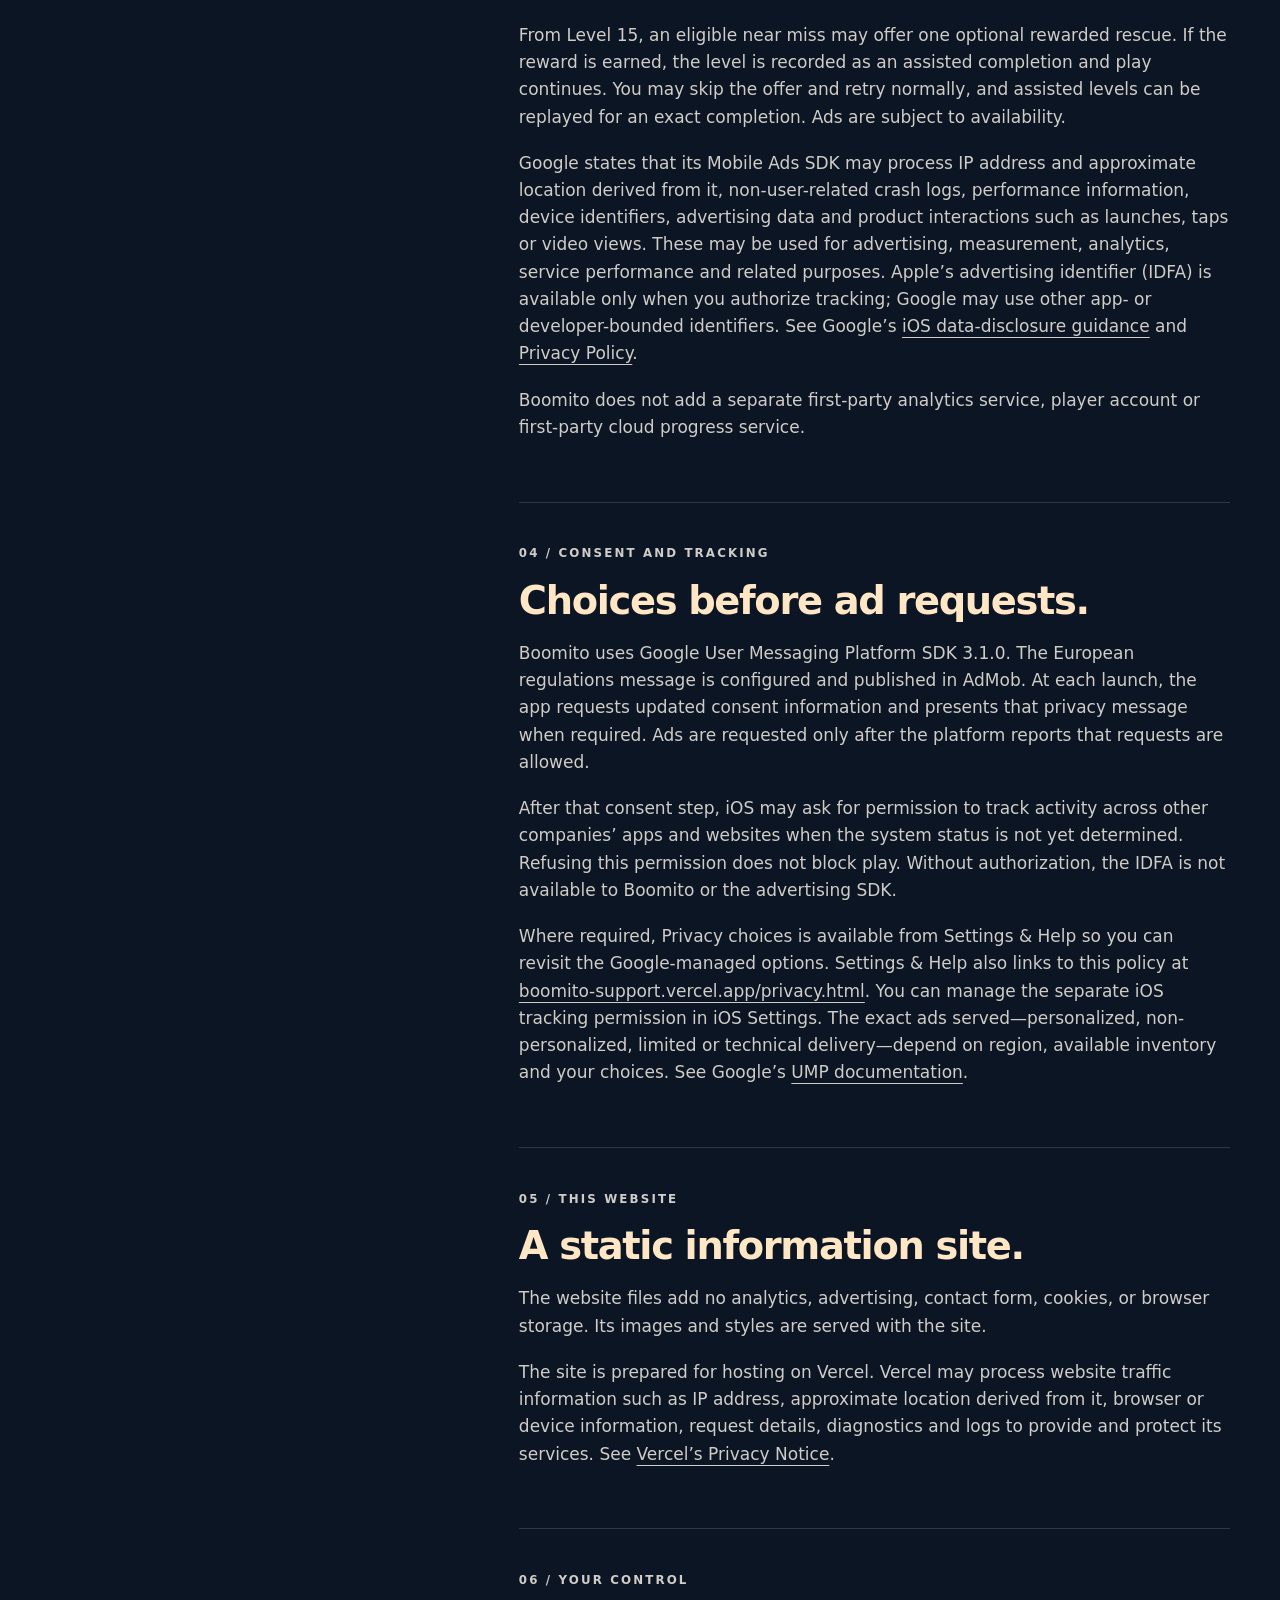
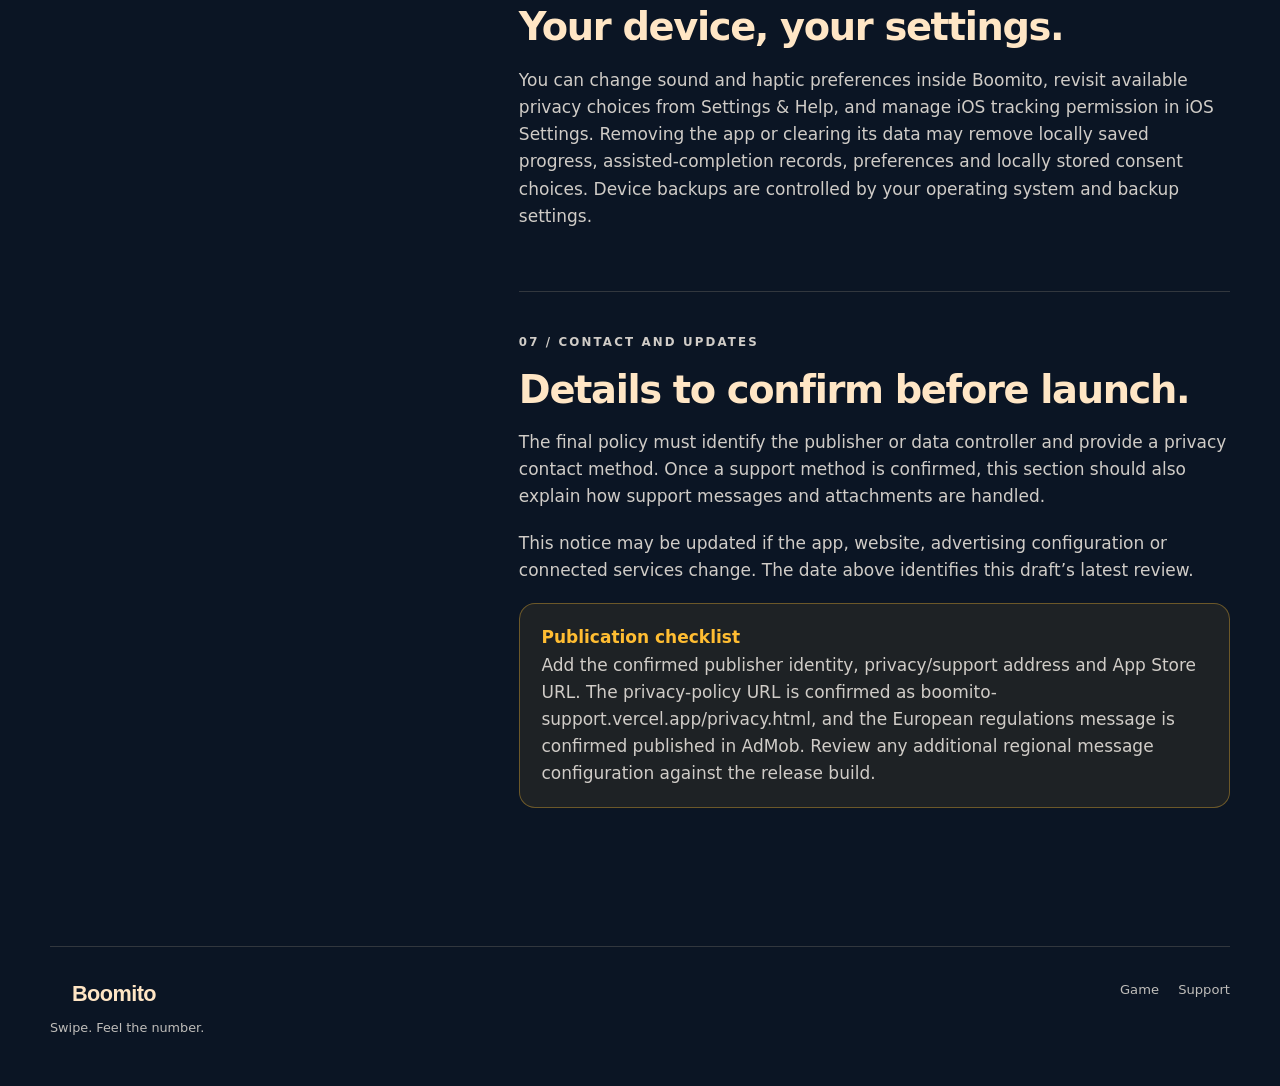
==== commit 6f3ba9f4: "update privacy" ====
--- a/privacy.html
+++ b/privacy.html
@@ -6,6 +6,7 @@
   <meta name="description" content="Boomito privacy information: local progress and preferences, advertising integration, website hosting and pending release disclosures.">
   <meta name="theme-color" content="#0b1524">
   <title>Privacy — Boomito</title>
+  <link rel="canonical" href="https://boomito-support.vercel.app/privacy.html">
   <link rel="icon" href="assets/favicon.svg" type="image/svg+xml">
   <link rel="apple-touch-icon" href="assets/boomito-icon.png">
   <link rel="stylesheet" href="assets/site.css">
@@ -20,15 +21,15 @@
   <main id="main">
     <section class="page-hero"><p class="eyebrow">Boomito privacy</p><h1>Clear about<br>your play.</h1><p class="lede">A plain-language view of local progress, advertising, consent and the choices available in Boomito.</p><p class="meta">Pre-release draft reviewed September 17, 2026</p></section>
     <div class="content-grid">
-      <aside class="side-note"><div class="notice"><strong>Pre-release draft</strong><p>The app behavior below reflects the launch implementation. Publisher identity, privacy contact, public URLs and final account-level consent configuration must still be confirmed before public launch.</p></div><nav class="side-nav" aria-label="Privacy contents"><a href="#scope">Scope</a><a href="#app-data">App data</a><a href="#advertising">Advertising</a><a href="#consent">Consent and tracking</a><a href="#website">Website</a><a href="#control">Your control</a><a href="#contact">Contact and updates</a></nav></aside>
+      <aside class="side-note"><div class="notice"><strong>Pre-release draft</strong><p>The app behavior below reflects the launch implementation. The European regulations message is configured and published in AdMob. Publisher identity and privacy contact still need confirmation before public launch.</p></div><nav class="side-nav" aria-label="Privacy contents"><a href="#scope">Scope</a><a href="#app-data">App data</a><a href="#advertising">Advertising</a><a href="#consent">Consent and tracking</a><a href="#website">Website</a><a href="#control">Your control</a><a href="#contact">Contact and updates</a></nav></aside>
       <div class="stack">
         <section id="scope"><p class="eyebrow">01 / Scope</p><h2>About this notice.</h2><p>This notice describes Boomito for iPhone and iPad and this informational website. Core gameplay and locally saved progress work on the device. Advertising features require a network connection.</p></section>
         <section id="app-data"><p class="eyebrow">02 / App data</p><h2>Stored locally.</h2><p>Boomito saves campaign progress and sound and haptic preferences in local device storage. The app keeps a local recovery copy of campaign progress to help restore it if the primary saved entry is damaged.</p><p>These records are used to resume play and remember your settings. Boomito does not provide an account or cross-device progress sync, and the current app does not send these records to a Boomito server.</p><p>Development builds can create local research or performance files when specific developer-only tools are used. Those tools are not part of normal player use and the files are not uploaded by the app.</p></section>
         <section id="advertising"><p class="eyebrow">03 / Advertising</p><h2>Ads and an optional rescue.</h2><p>Boomito uses Google Mobile Ads SDK 13.9.0. After at least 180 seconds of active gameplay, an interstitial ad may appear at an eligible transition following an exact result. Time in menus, results, the background or an ad does not count toward that interval.</p><p>From Level 15, an eligible near miss may offer one optional rewarded rescue. If the reward is earned, the level is recorded as an assisted completion and play continues. You may skip the offer and retry normally, and assisted levels can be replayed for an exact completion. Ads are subject to availability.</p><p>Google states that its Mobile Ads SDK may process IP address and approximate location derived from it, non-user-related crash logs, performance information, device identifiers, advertising data and product interactions such as launches, taps or video views. These may be used for advertising, measurement, analytics, service performance and related purposes. Apple’s advertising identifier (IDFA) is available only when you authorize tracking; Google may use other app- or developer-bounded identifiers. See Google’s <a href="https://developers.google.com/admob/ios/privacy/data-disclosure">iOS data-disclosure guidance</a> and <a href="https://policies.google.com/privacy">Privacy Policy</a>.</p><p>Boomito does not add a separate first-party analytics service, player account or first-party cloud progress service.</p></section>
-        <section id="consent"><p class="eyebrow">04 / Consent and tracking</p><h2>Choices before ad requests.</h2><p>Boomito uses Google User Messaging Platform SDK 3.1.0. At each launch, the app requests updated consent information and presents a privacy message when required. Ads are requested only after the platform reports that requests are allowed.</p><p>After that consent step, iOS may ask for permission to track activity across other companies’ apps and websites when the system status is not yet determined. Refusing this permission does not block play. Without authorization, the IDFA is not available to Boomito or the advertising SDK.</p><p>Where required, Privacy choices is available from Settings &amp; Help so you can revisit the Google-managed options. You can manage the separate iOS tracking permission in iOS Settings. The exact ads served—personalized, non-personalized, limited or technical delivery—depend on region, account configuration, available inventory and your choices. See Google’s <a href="https://developers.google.com/admob/ios/privacy">UMP documentation</a>.</p></section>
+        <section id="consent"><p class="eyebrow">04 / Consent and tracking</p><h2>Choices before ad requests.</h2><p>Boomito uses Google User Messaging Platform SDK 3.1.0. The European regulations message is configured and published in AdMob. At each launch, the app requests updated consent information and presents that privacy message when required. Ads are requested only after the platform reports that requests are allowed.</p><p>After that consent step, iOS may ask for permission to track activity across other companies’ apps and websites when the system status is not yet determined. Refusing this permission does not block play. Without authorization, the IDFA is not available to Boomito or the advertising SDK.</p><p>Where required, Privacy choices is available from Settings &amp; Help so you can revisit the Google-managed options. Settings &amp; Help also links to this policy at <a href="https://boomito-support.vercel.app/privacy.html">boomito-support.vercel.app/privacy.html</a>. You can manage the separate iOS tracking permission in iOS Settings. The exact ads served—personalized, non-personalized, limited or technical delivery—depend on region, available inventory and your choices. See Google’s <a href="https://developers.google.com/admob/ios/privacy">UMP documentation</a>.</p></section>
         <section id="website"><p class="eyebrow">05 / This website</p><h2>A static information site.</h2><p>The website files add no analytics, advertising, contact form, cookies, or browser storage. Its images and styles are served with the site.</p><p>The site is prepared for hosting on Vercel. Vercel may process website traffic information such as IP address, approximate location derived from it, browser or device information, request details, diagnostics and logs to provide and protect its services. See <a href="https://vercel.com/legal/privacy-notice">Vercel’s Privacy Notice</a>.</p></section>
         <section id="control"><p class="eyebrow">06 / Your control</p><h2>Your device, your settings.</h2><p>You can change sound and haptic preferences inside Boomito, revisit available privacy choices from Settings &amp; Help, and manage iOS tracking permission in iOS Settings. Removing the app or clearing its data may remove locally saved progress, assisted-completion records, preferences and locally stored consent choices. Device backups are controlled by your operating system and backup settings.</p></section>
-        <section id="contact"><p class="eyebrow">07 / Contact and updates</p><h2>Details to confirm before launch.</h2><p>The final policy must identify the publisher or data controller and provide a privacy contact method. Once a support method is confirmed, this section should also explain how support messages and attachments are handled.</p><p>This notice may be updated if the app, website, advertising configuration or connected services change. The date above identifies this draft’s latest review.</p><div class="notice"><strong>Publication checklist</strong><p>Add the confirmed publisher identity, privacy/support address, public website URL and App Store URL. Verify the live AdMob Privacy &amp; messaging configuration, vendor list and regional messages against the release build before making this policy public.</p></div></section>
+        <section id="contact"><p class="eyebrow">07 / Contact and updates</p><h2>Details to confirm before launch.</h2><p>The final policy must identify the publisher or data controller and provide a privacy contact method. Once a support method is confirmed, this section should also explain how support messages and attachments are handled.</p><p>This notice may be updated if the app, website, advertising configuration or connected services change. The date above identifies this draft’s latest review.</p><div class="notice"><strong>Publication checklist</strong><p>Add the confirmed publisher identity, privacy/support address and App Store URL. The privacy-policy URL is confirmed as boomito-support.vercel.app/privacy.html, and the European regulations message is confirmed published in AdMob. Review any additional regional message configuration against the release build.</p></div></section>
       </div>
     </div>
   </main>
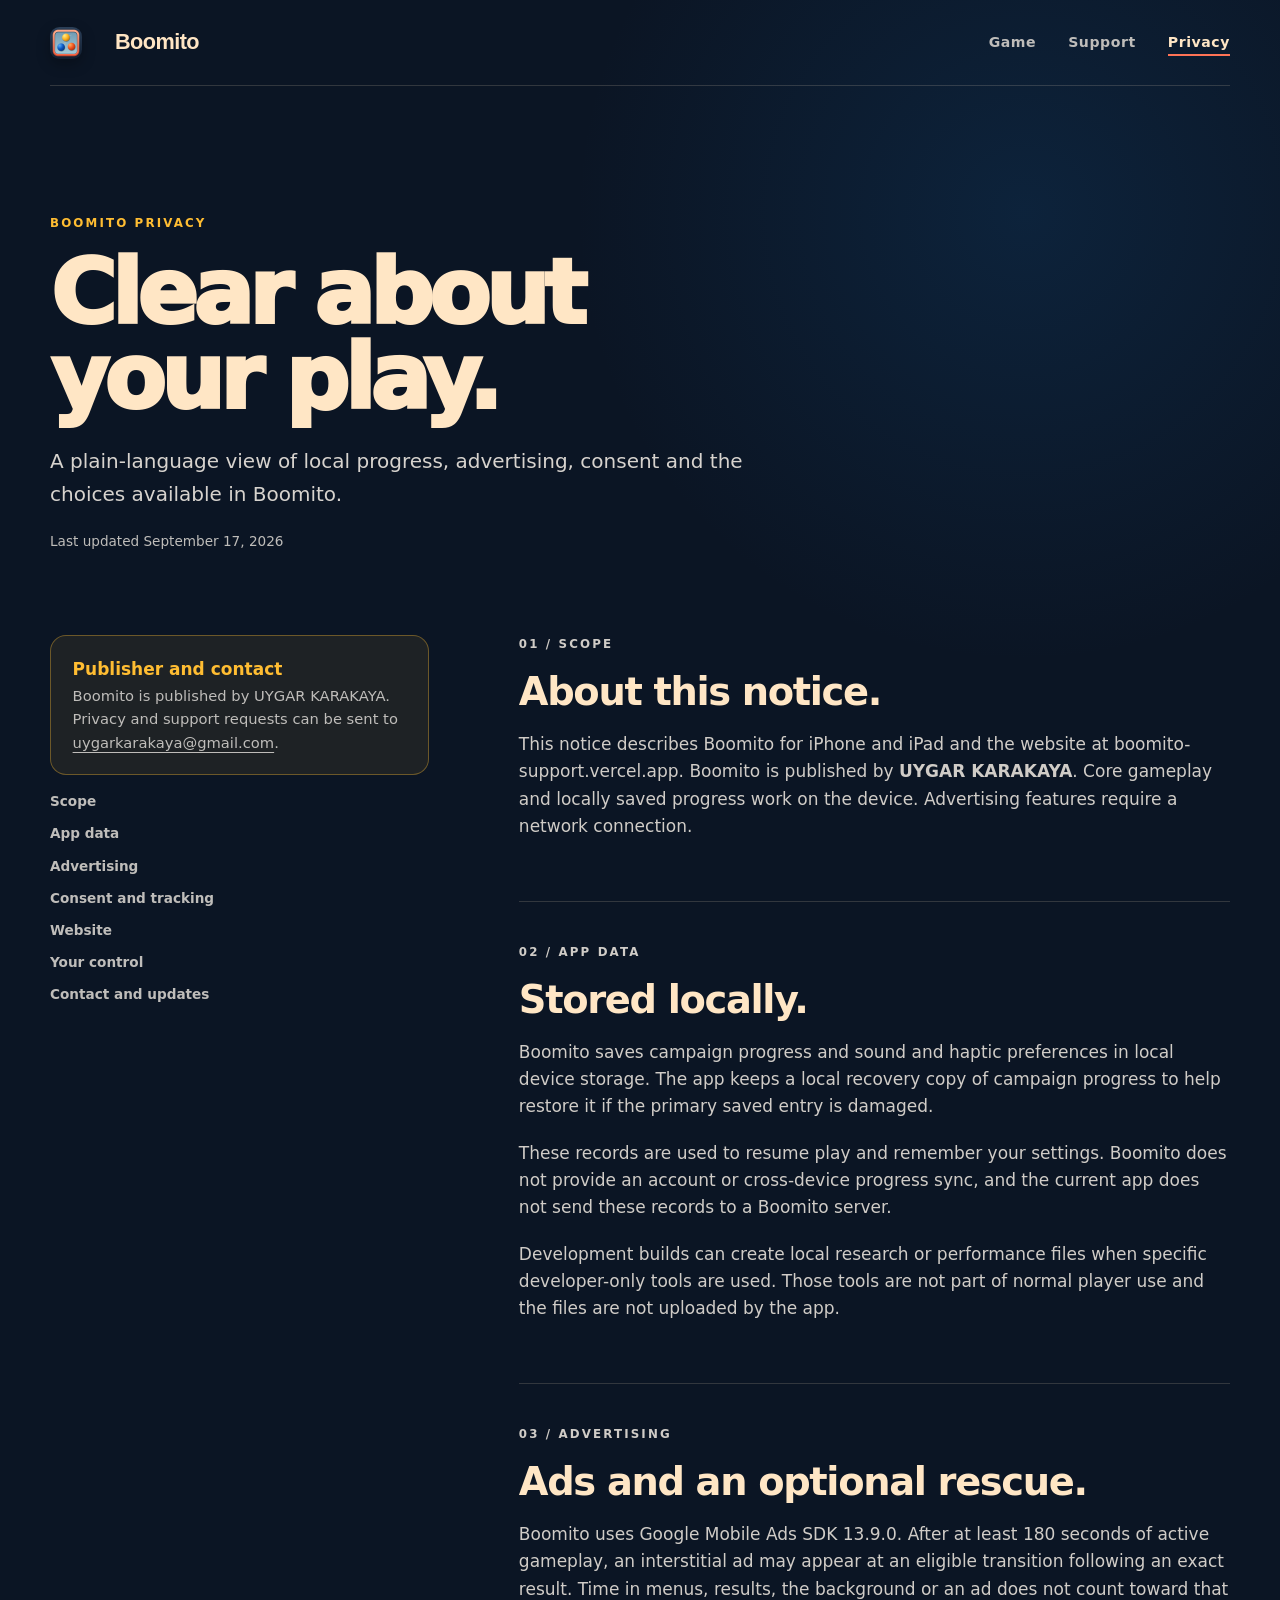
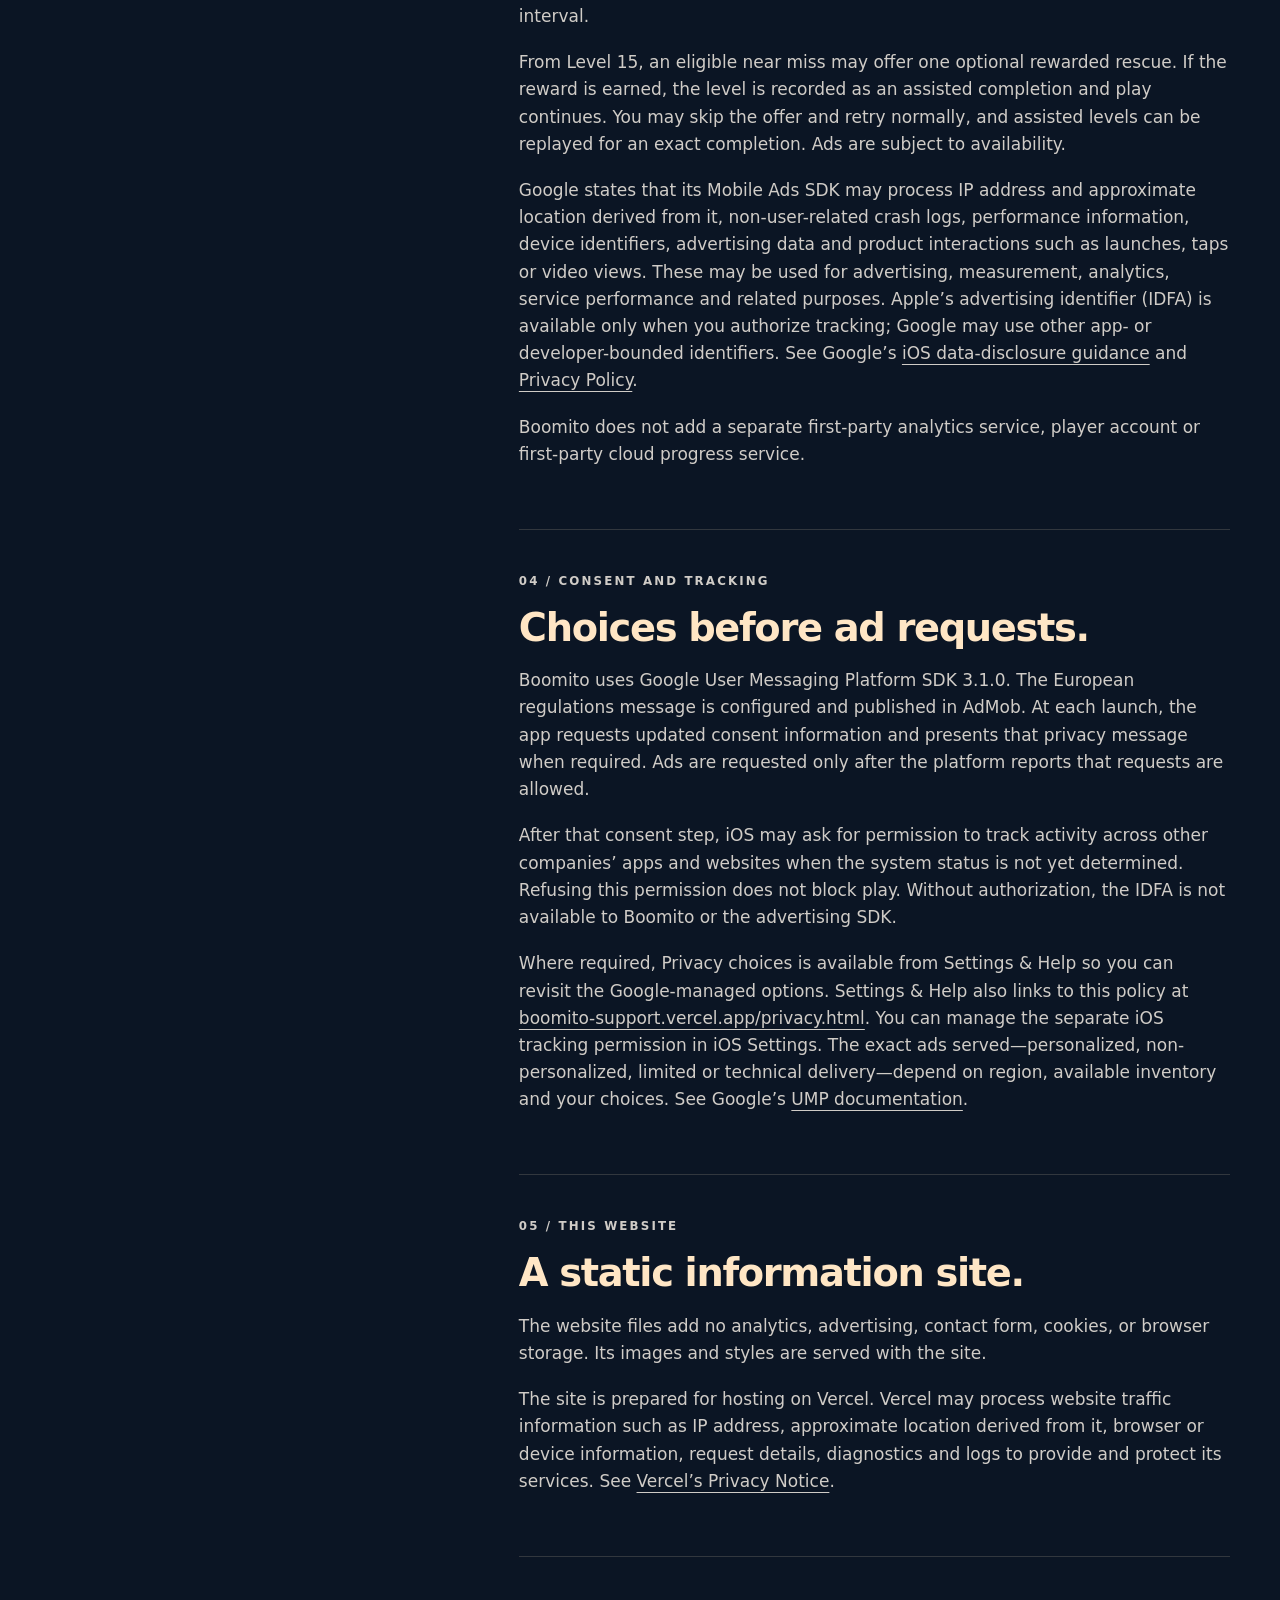
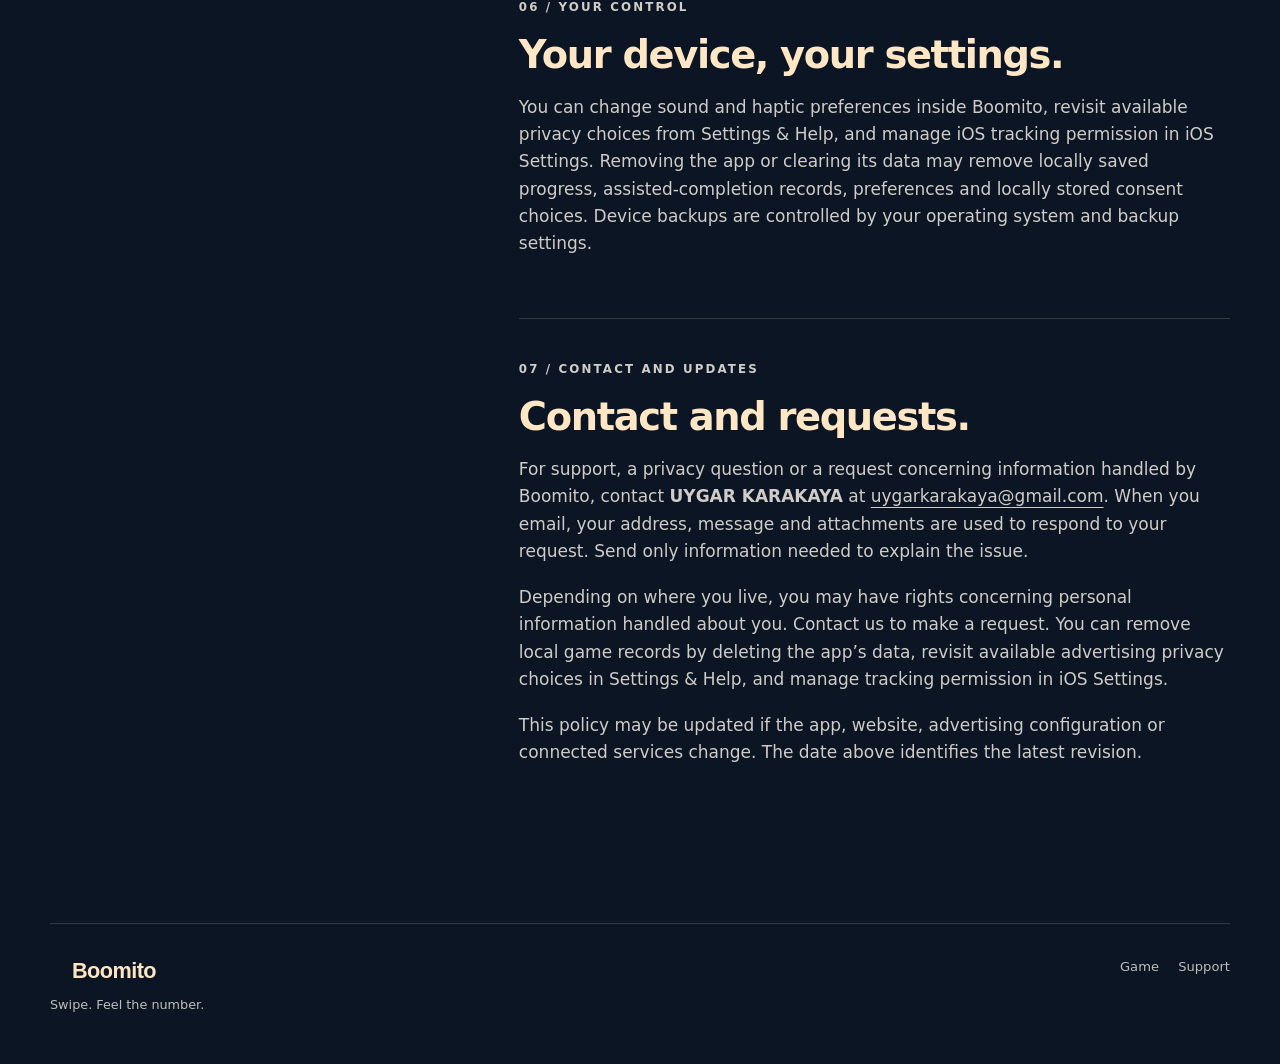
==== commit 338ec838: "privacy update" ====
--- a/privacy.html
+++ b/privacy.html
@@ -3,7 +3,7 @@
 <head>
   <meta charset="utf-8">
   <meta name="viewport" content="width=device-width, initial-scale=1">
-  <meta name="description" content="Boomito privacy information: local progress and preferences, advertising integration, website hosting and pending release disclosures.">
+  <meta name="description" content="Boomito privacy policy covering local progress, Google advertising, consent and tracking choices, support contact and website hosting.">
   <meta name="theme-color" content="#0b1524">
   <title>Privacy — Boomito</title>
   <link rel="canonical" href="https://boomito-support.vercel.app/privacy.html">
@@ -19,17 +19,17 @@
   </header>
 
   <main id="main">
-    <section class="page-hero"><p class="eyebrow">Boomito privacy</p><h1>Clear about<br>your play.</h1><p class="lede">A plain-language view of local progress, advertising, consent and the choices available in Boomito.</p><p class="meta">Pre-release draft reviewed September 17, 2026</p></section>
+    <section class="page-hero"><p class="eyebrow">Boomito privacy</p><h1>Clear about<br>your play.</h1><p class="lede">A plain-language view of local progress, advertising, consent and the choices available in Boomito.</p><p class="meta">Last updated September 17, 2026</p></section>
     <div class="content-grid">
-      <aside class="side-note"><div class="notice"><strong>Pre-release draft</strong><p>The app behavior below reflects the launch implementation. The European regulations message is configured and published in AdMob. Publisher identity and privacy contact still need confirmation before public launch.</p></div><nav class="side-nav" aria-label="Privacy contents"><a href="#scope">Scope</a><a href="#app-data">App data</a><a href="#advertising">Advertising</a><a href="#consent">Consent and tracking</a><a href="#website">Website</a><a href="#control">Your control</a><a href="#contact">Contact and updates</a></nav></aside>
+      <aside class="side-note"><div class="notice"><strong>Publisher and contact</strong><p>Boomito is published by UYGAR KARAKAYA. Privacy and support requests can be sent to <a href="mailto:uygarkarakaya@gmail.com">uygarkarakaya@gmail.com</a>.</p></div><nav class="side-nav" aria-label="Privacy contents"><a href="#scope">Scope</a><a href="#app-data">App data</a><a href="#advertising">Advertising</a><a href="#consent">Consent and tracking</a><a href="#website">Website</a><a href="#control">Your control</a><a href="#contact">Contact and updates</a></nav></aside>
       <div class="stack">
-        <section id="scope"><p class="eyebrow">01 / Scope</p><h2>About this notice.</h2><p>This notice describes Boomito for iPhone and iPad and this informational website. Core gameplay and locally saved progress work on the device. Advertising features require a network connection.</p></section>
+        <section id="scope"><p class="eyebrow">01 / Scope</p><h2>About this notice.</h2><p>This notice describes Boomito for iPhone and iPad and the website at boomito-support.vercel.app. Boomito is published by <strong>UYGAR KARAKAYA</strong>. Core gameplay and locally saved progress work on the device. Advertising features require a network connection.</p></section>
         <section id="app-data"><p class="eyebrow">02 / App data</p><h2>Stored locally.</h2><p>Boomito saves campaign progress and sound and haptic preferences in local device storage. The app keeps a local recovery copy of campaign progress to help restore it if the primary saved entry is damaged.</p><p>These records are used to resume play and remember your settings. Boomito does not provide an account or cross-device progress sync, and the current app does not send these records to a Boomito server.</p><p>Development builds can create local research or performance files when specific developer-only tools are used. Those tools are not part of normal player use and the files are not uploaded by the app.</p></section>
         <section id="advertising"><p class="eyebrow">03 / Advertising</p><h2>Ads and an optional rescue.</h2><p>Boomito uses Google Mobile Ads SDK 13.9.0. After at least 180 seconds of active gameplay, an interstitial ad may appear at an eligible transition following an exact result. Time in menus, results, the background or an ad does not count toward that interval.</p><p>From Level 15, an eligible near miss may offer one optional rewarded rescue. If the reward is earned, the level is recorded as an assisted completion and play continues. You may skip the offer and retry normally, and assisted levels can be replayed for an exact completion. Ads are subject to availability.</p><p>Google states that its Mobile Ads SDK may process IP address and approximate location derived from it, non-user-related crash logs, performance information, device identifiers, advertising data and product interactions such as launches, taps or video views. These may be used for advertising, measurement, analytics, service performance and related purposes. Apple’s advertising identifier (IDFA) is available only when you authorize tracking; Google may use other app- or developer-bounded identifiers. See Google’s <a href="https://developers.google.com/admob/ios/privacy/data-disclosure">iOS data-disclosure guidance</a> and <a href="https://policies.google.com/privacy">Privacy Policy</a>.</p><p>Boomito does not add a separate first-party analytics service, player account or first-party cloud progress service.</p></section>
         <section id="consent"><p class="eyebrow">04 / Consent and tracking</p><h2>Choices before ad requests.</h2><p>Boomito uses Google User Messaging Platform SDK 3.1.0. The European regulations message is configured and published in AdMob. At each launch, the app requests updated consent information and presents that privacy message when required. Ads are requested only after the platform reports that requests are allowed.</p><p>After that consent step, iOS may ask for permission to track activity across other companies’ apps and websites when the system status is not yet determined. Refusing this permission does not block play. Without authorization, the IDFA is not available to Boomito or the advertising SDK.</p><p>Where required, Privacy choices is available from Settings &amp; Help so you can revisit the Google-managed options. Settings &amp; Help also links to this policy at <a href="https://boomito-support.vercel.app/privacy.html">boomito-support.vercel.app/privacy.html</a>. You can manage the separate iOS tracking permission in iOS Settings. The exact ads served—personalized, non-personalized, limited or technical delivery—depend on region, available inventory and your choices. See Google’s <a href="https://developers.google.com/admob/ios/privacy">UMP documentation</a>.</p></section>
         <section id="website"><p class="eyebrow">05 / This website</p><h2>A static information site.</h2><p>The website files add no analytics, advertising, contact form, cookies, or browser storage. Its images and styles are served with the site.</p><p>The site is prepared for hosting on Vercel. Vercel may process website traffic information such as IP address, approximate location derived from it, browser or device information, request details, diagnostics and logs to provide and protect its services. See <a href="https://vercel.com/legal/privacy-notice">Vercel’s Privacy Notice</a>.</p></section>
         <section id="control"><p class="eyebrow">06 / Your control</p><h2>Your device, your settings.</h2><p>You can change sound and haptic preferences inside Boomito, revisit available privacy choices from Settings &amp; Help, and manage iOS tracking permission in iOS Settings. Removing the app or clearing its data may remove locally saved progress, assisted-completion records, preferences and locally stored consent choices. Device backups are controlled by your operating system and backup settings.</p></section>
-        <section id="contact"><p class="eyebrow">07 / Contact and updates</p><h2>Details to confirm before launch.</h2><p>The final policy must identify the publisher or data controller and provide a privacy contact method. Once a support method is confirmed, this section should also explain how support messages and attachments are handled.</p><p>This notice may be updated if the app, website, advertising configuration or connected services change. The date above identifies this draft’s latest review.</p><div class="notice"><strong>Publication checklist</strong><p>Add the confirmed publisher identity, privacy/support address and App Store URL. The privacy-policy URL is confirmed as boomito-support.vercel.app/privacy.html, and the European regulations message is confirmed published in AdMob. Review any additional regional message configuration against the release build.</p></div></section>
+        <section id="contact"><p class="eyebrow">07 / Contact and updates</p><h2>Contact and requests.</h2><p>For support, a privacy question or a request concerning information handled by Boomito, contact <strong>UYGAR KARAKAYA</strong> at <a href="mailto:uygarkarakaya@gmail.com">uygarkarakaya@gmail.com</a>. When you email, your address, message and attachments are used to respond to your request. Send only information needed to explain the issue.</p><p>Depending on where you live, you may have rights concerning personal information handled about you. Contact us to make a request. You can remove local game records by deleting the app’s data, revisit available advertising privacy choices in Settings &amp; Help, and manage tracking permission in iOS Settings.</p><p>This policy may be updated if the app, website, advertising configuration or connected services change. The date above identifies the latest revision.</p></section>
       </div>
     </div>
   </main>
